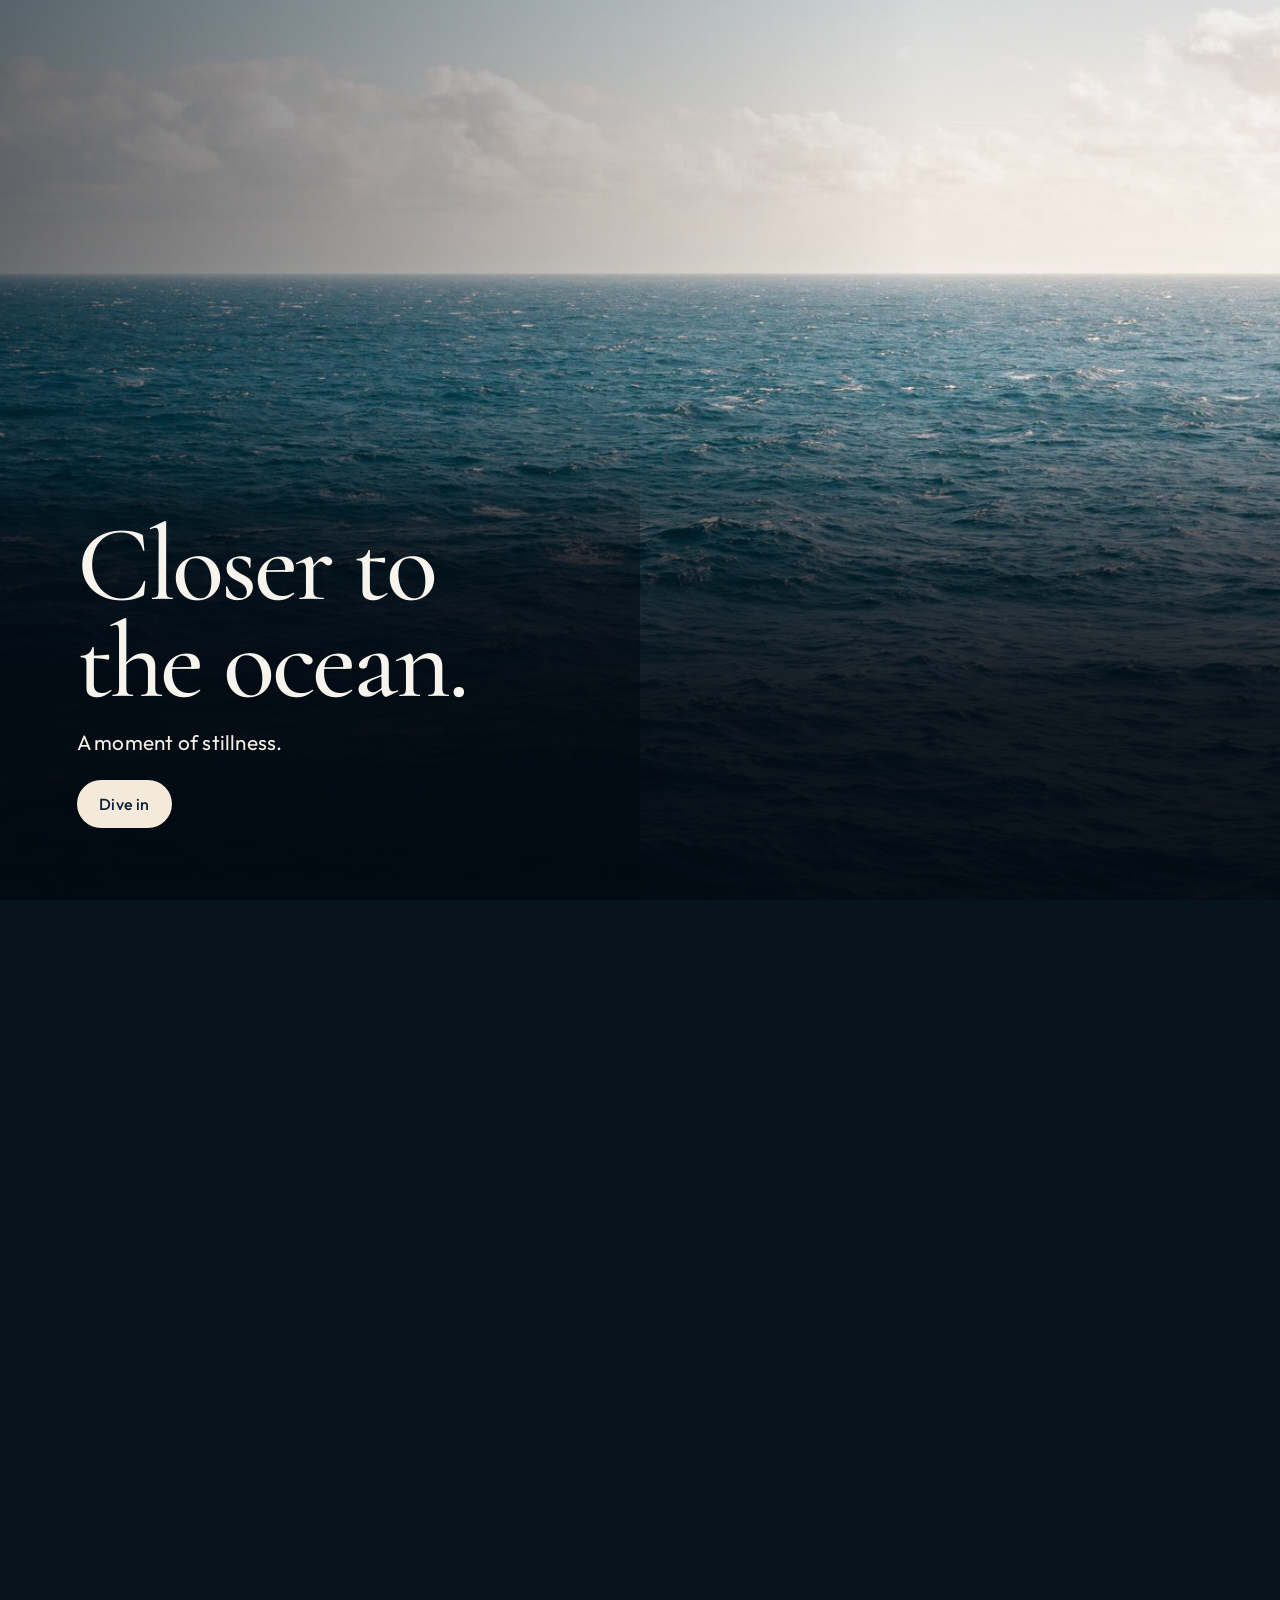
==== demo/scroll-dive/index.html @ 484bc7db "Add the scroll-to-dive technical demo. Pin a full-viewport ocean scene to a 660vh scroll and drive t" ====
<!DOCTYPE html>
<html lang="en">
<head>
  <meta charset="utf-8">
  <meta name="viewport" content="width=device-width, initial-scale=1">
  <title>Closer to the ocean.</title>
  <link rel="preload" as="image" href="assets/surface.jpg">
  <link rel="stylesheet" href="styles.css">
  <script>
    if (window.matchMedia("(prefers-reduced-motion: reduce)").matches) {
      document.documentElement.classList.add("reduced");
    }
  </script>
</head>
<body>
  <main>
    <div class="journey" id="journey">
      <div class="stage">
        <div class="bg-parallax">
          <div class="bg-scale">
            <div class="scene scene-surface"></div>
            <div class="scene scene-transition">
              <div class="ceiling"></div>
            </div>
            <div class="scene scene-deep"></div>
          </div>
        </div>

        <div class="mid-parallax">
          <div class="beams" aria-hidden="true">
            <span></span><span></span><span></span><span></span><span></span>
          </div>
          <div class="motes" aria-hidden="true">
            <span></span><span></span><span></span><span></span>
            <span class="bubble"></span><span></span><span class="bubble"></span><span></span>
            <span></span><span class="bubble"></span><span></span><span></span>
          </div>
          <div class="caustics" aria-hidden="true">
            <span></span><span></span><span></span><span></span>
            <span></span><span></span><span></span>
          </div>
        </div>

        <div class="grain" aria-hidden="true"></div>
        <div class="scrim" aria-hidden="true"></div>

        <div class="copy-parallax">
          <h1 class="title">Closer to the ocean.</h1>
          <p class="subtitle seg-sub">A moment of stillness.</p>
          <button class="btn seg-btn" id="dive-button" type="button" tabindex="-1">Dive in</button>
        </div>
      </div>
    </div>

    <div class="static-story">
      <section class="panel" id="panel-surface" aria-label="Surface">
        <div class="scene scene-surface"></div>
        <div class="grain" aria-hidden="true"></div>
        <div class="scrim" aria-hidden="true"></div>
        <div class="panel-copy">
          <h1 class="title">Closer to the ocean.</h1>
          <p class="subtitle">A moment of stillness.</p>
          <a class="btn" href="#panel-deep">Dive in</a>
        </div>
      </section>

      <section class="panel" id="panel-transition" aria-label="Through the surface">
        <div class="scene scene-transition">
          <div class="ceiling"></div>
        </div>
        <div class="beams" aria-hidden="true">
          <span></span><span></span><span></span><span></span><span></span>
        </div>
        <div class="grain" aria-hidden="true"></div>
        <div class="scrim" aria-hidden="true"></div>
        <div class="panel-copy">
          <p class="title">Closer to the ocean.</p>
          <p class="subtitle">A moment of stillness.</p>
          <a class="btn" href="#panel-deep">Dive in</a>
        </div>
      </section>

      <section class="panel" id="panel-deep" aria-label="Deep water">
        <div class="scene scene-deep"></div>
        <div class="caustics" aria-hidden="true">
          <span></span><span></span><span></span><span></span>
          <span></span><span></span><span></span>
        </div>
        <div class="grain" aria-hidden="true"></div>
        <div class="scrim" aria-hidden="true"></div>
        <div class="panel-copy">
          <p class="title">Closer to the ocean.</p>
          <p class="subtitle">A moment of stillness.</p>
          <a class="btn" href="#panel-deep">Dive in</a>
        </div>
      </section>
    </div>
  </main>

  <noscript>
    <style>
      .seg-sub,
      .seg-btn { opacity: 1 !important; transform: none !important; }
      .seg-btn { pointer-events: auto !important; }
    </style>
  </noscript>
  <script src="vendor/gsap.min.js" defer></script>
  <script src="vendor/ScrollTrigger.min.js" defer></script>
  <script src="main.js" defer></script>
</body>
</html>
---- demo/scroll-dive/styles.css ----
@font-face {
  font-family: "Cormorant Garamond";
  src: url("assets/cormorant-garamond-500.woff2") format("woff2");
  font-weight: 500;
  font-style: normal;
  font-display: swap;
}

@font-face {
  font-family: Outfit;
  src: url("assets/outfit-400.woff2") format("woff2");
  font-weight: 400;
  font-style: normal;
  font-display: swap;
}

@font-face {
  font-family: Outfit;
  src: url("assets/outfit-500.woff2") format("woff2");
  font-weight: 500;
  font-style: normal;
  font-display: swap;
}

:root {
  --ink: #f7f4ee;
  --ink-soft: #f3efe6;
  --deep: #07141e;
  --btn: #f3eadb;
  --btn-ink: #102033;
  color-scheme: dark;
}

*,
*::before,
*::after {
  box-sizing: border-box;
}

html,
body {
  margin: 0;
  padding: 0;
  background: var(--deep);
  color: var(--ink);
}

body {
  font-family: Outfit, Inter, "Liberation Sans", sans-serif;
  text-rendering: optimizeLegibility;
  -webkit-font-smoothing: antialiased;
}

::selection {
  background: rgba(243, 234, 219, 0.88);
  color: var(--btn-ink);
}

.journey {
  height: 660vh;
}

.stage {
  position: sticky;
  top: 0;
  height: 100vh;
  height: 100dvh;
  overflow: hidden;
  background: var(--deep);
}

.bg-parallax,
.mid-parallax,
.scene,
.beams,
.caustics,
.motes,
.grain,
.scrim,
.ceiling {
  pointer-events: none;
}

.bg-parallax {
  position: absolute;
  left: -8%;
  top: -14%;
  width: 116%;
  height: 128%;
  z-index: 0;
}

.bg-scale {
  width: 100%;
  height: 100%;
  transform-origin: 50% 42%;
}

.scene {
  position: absolute;
  inset: 0;
}

.scene-surface {
  background:
    linear-gradient(180deg, rgba(8, 16, 28, 0.08) 0%, rgba(8, 16, 28, 0) 32%, rgba(4, 12, 22, 0.18) 100%),
    url("assets/surface.jpg") center 42% / cover no-repeat;
}

.scene-transition {
  background:
    radial-gradient(ellipse 80% 26% at 50% 0%, rgba(255, 236, 206, 0.55), rgba(140, 198, 206, 0.08) 46%, transparent 68%),
    linear-gradient(180deg, #d5eef3 0%, #7eb4c4 11%, #1f6d84 30%, #0c4660 54%, #063044 76%, #041c2c 100%);
}

.ceiling {
  position: absolute;
  left: 0;
  right: 0;
  top: 0;
  height: 46%;
  background: url("assets/surface.jpg") center 36% / cover no-repeat;
  -webkit-mask-image: linear-gradient(to bottom, #000 0%, rgba(0, 0, 0, 0.72) 34%, transparent 100%);
  mask-image: linear-gradient(to bottom, #000 0%, rgba(0, 0, 0, 0.72) 34%, transparent 100%);
}

.scene-deep {
  background:
    radial-gradient(ellipse 60% 32% at 50% 0%, rgba(126, 186, 204, 0.2), transparent 68%),
    linear-gradient(180deg, #0a3144 0%, #062433 22%, #031821 55%, #020c12 100%);
}

.journey .scene-transition,
.journey .scene-deep,
.journey .beams,
.journey .caustics {
  opacity: 0;
}

.mid-parallax {
  position: absolute;
  left: 0;
  right: 0;
  top: -16%;
  height: 132%;
  z-index: 1;
}

.beams,
.caustics,
.motes {
  position: absolute;
  inset: 0;
}

.beams span {
  position: absolute;
  top: -8%;
  height: 78%;
  transform-origin: top center;
  background: linear-gradient(
    180deg,
    rgba(255, 248, 232, 0.72) 0%,
    rgba(214, 238, 236, 0.28) 38%,
    rgba(180, 220, 226, 0) 78%
  );
  mix-blend-mode: screen;
}

.beams span:nth-child(1) { left: 8%; width: 14vw; transform: rotate(-16deg); }
.beams span:nth-child(2) { left: 24%; width: 18vw; transform: rotate(-6deg); opacity: 0.85; }
.beams span:nth-child(3) { left: 42%; width: 22vw; transform: rotate(2deg); }
.beams span:nth-child(4) { left: 62%; width: 16vw; transform: rotate(10deg); opacity: 0.8; }
.beams span:nth-child(5) { left: 76%; width: 12vw; transform: rotate(18deg); }

.mote,
.motes span {
  position: absolute;
  width: 3px;
  height: 3px;
  border-radius: 50%;
  background: rgba(255, 255, 255, 0.75);
}

.motes span:nth-child(1) { left: 14%; top: 22%; }
.motes span:nth-child(2) { left: 28%; top: 46%; width: 2px; height: 2px; opacity: 0.5; }
.motes span:nth-child(3) { left: 63%; top: 30%; }
.motes span:nth-child(4) { left: 78%; top: 58%; width: 2px; height: 2px; opacity: 0.55; }
.motes span:nth-child(5) { left: 18%; top: 64%; width: 18px; height: 18px; }
.motes span:nth-child(6) { left: 48%; top: 18%; width: 2px; height: 2px; }
.motes span:nth-child(7) { left: 70%; top: 16%; width: 22px; height: 22px; }
.motes span:nth-child(8) { left: 84%; top: 40%; opacity: 0.6; }
.motes span:nth-child(9) { left: 36%; top: 72%; width: 2px; height: 2px; opacity: 0.45; }
.motes span:nth-child(10) { left: 54%; top: 52%; width: 14px; height: 14px; }
.motes span:nth-child(11) { left: 8%; top: 38%; opacity: 0.5; }
.motes span:nth-child(12) { left: 90%; top: 24%; width: 2px; height: 2px; }

.motes span.bubble {
  background: radial-gradient(circle at 32% 32%, rgba(255, 255, 255, 0.7), rgba(255, 255, 255, 0.05) 58%, transparent 70%);
  box-shadow: inset 0 0 0 1px rgba(255, 255, 255, 0.28);
}

.journey .motes {
  opacity: 0.28;
}

.caustics span {
  position: absolute;
  border-radius: 50%;
  background: radial-gradient(circle, rgba(214, 246, 255, 0.72) 0%, rgba(150, 214, 224, 0.22) 38%, transparent 70%);
  mix-blend-mode: screen;
}

.caustics span:nth-child(1) { left: 8%; top: 10%; width: 34vw; height: 22vw; }
.caustics span:nth-child(2) { left: 36%; top: 4%; width: 42vw; height: 26vw; }
.caustics span:nth-child(3) { left: 64%; top: 16%; width: 28vw; height: 18vw; }
.caustics span:nth-child(4) { left: 18%; top: 32%; width: 24vw; height: 14vw; opacity: 0.75; }
.caustics span:nth-child(5) { left: 48%; top: 28%; width: 30vw; height: 16vw; }
.caustics span:nth-child(6) { left: 6%; top: 48%; width: 18vw; height: 10vw; opacity: 0.6; }
.caustics span:nth-child(7) { left: 70%; top: 40%; width: 22vw; height: 12vw; opacity: 0.7; }

.grain {
  position: absolute;
  inset: 0;
  z-index: 2;
  opacity: 0.1;
  mix-blend-mode: overlay;
  background-image: url("assets/noise.png");
  background-size: 180px 180px;
}

.scrim {
  position: absolute;
  inset: 0;
  z-index: 3;
  background:
    linear-gradient(90deg, rgba(3, 10, 18, 0.55) 0%, rgba(3, 10, 18, 0.18) 46%, rgba(3, 10, 18, 0) 72%),
    linear-gradient(180deg, rgba(3, 10, 18, 0) 0%, rgba(3, 10, 18, 0) 42%, rgba(3, 10, 18, 0.62) 62%, rgba(3, 10, 18, 0.9) 78%, rgba(3, 10, 18, 0.96) 100%);
}

.copy-parallax,
.panel-copy {
  position: relative;
  z-index: 4;
  width: min(40rem, 100%);
  padding: 0 clamp(1.25rem, 6vw, 6.5rem);
  padding-bottom: calc(clamp(2.25rem, 8vh, 5.25rem) + env(safe-area-inset-bottom));
}

.copy-parallax {
  position: absolute;
  left: 0;
  right: 0;
  bottom: 0;
}

.copy-parallax::before {
  content: "";
  position: absolute;
  z-index: -1;
  left: 0;
  top: -3.5rem;
  bottom: 0;
  width: min(44rem, 100%);
  background: linear-gradient(180deg, rgba(3, 10, 18, 0) 0%, rgba(3, 10, 18, 0.55) 28%, rgba(3, 10, 18, 0.78) 100%);
}

.title {
  margin: 0;
  max-width: 10ch;
  font-family: "Cormorant Garamond", "Liberation Serif", Georgia, serif;
  font-weight: 500;
  font-size: clamp(3.4rem, 8.4vw, 7.25rem);
  line-height: 0.9;
  letter-spacing: -0.03em;
  color: var(--ink);
  text-wrap: balance;
}

.subtitle {
  margin: 1.05rem 0 0;
  max-width: 22rem;
  font-weight: 400;
  font-size: clamp(1.05rem, 1.7vw, 1.3rem);
  line-height: 1.45;
  letter-spacing: 0.01em;
  color: var(--ink-soft);
}

.journey .seg-sub,
.journey .seg-btn {
  opacity: 0;
  transform: translateY(40px);
}

.btn {
  appearance: none;
  display: inline-flex;
  align-items: center;
  justify-content: center;
  margin-top: 1.4rem;
  min-height: 48px;
  padding: 0.85rem 1.4rem;
  border: 0;
  border-radius: 999px;
  background: var(--btn);
  color: var(--btn-ink);
  font: 500 1rem/1 Outfit, Inter, "Liberation Sans", sans-serif;
  letter-spacing: 0.01em;
  text-decoration: none;
  cursor: pointer;
  -webkit-tap-highlight-color: transparent;
}

.journey .seg-btn {
  pointer-events: none;
}

.journey .seg-btn.is-live {
  pointer-events: auto;
}

.btn:hover {
  background: #fff6ea;
}

.btn:focus-visible {
  outline: 3px solid var(--ink);
  outline-offset: 4px;
}

.static-story {
  display: none;
}

.panel {
  position: relative;
  display: flex;
  align-items: flex-end;
  min-height: 100vh;
  min-height: 100dvh;
  overflow: hidden;
  background: var(--deep);
}

.panel .beams,
.panel .caustics {
  opacity: 1;
}

@media (prefers-reduced-motion: reduce) {
  .journey {
    display: none;
  }

  .static-story {
    display: block;
  }
}

html.reduced .journey {
  display: none;
}

html.reduced .static-story {
  display: block;
}

@media (prefers-reduced-motion: no-preference) {
  .bg-scale,
  .bg-parallax,
  .mid-parallax,
  .copy-parallax {
    will-change: transform;
  }
}

@media (max-width: 700px) {
  .title {
    font-size: clamp(3.15rem, 16vw, 4.6rem);
  }

  .beams span {
    height: 68%;
  }
}

@media (forced-colors: active) {
  .btn {
    border: 1px solid ButtonText;
  }

  .scrim {
    background: Canvas;
  }
}
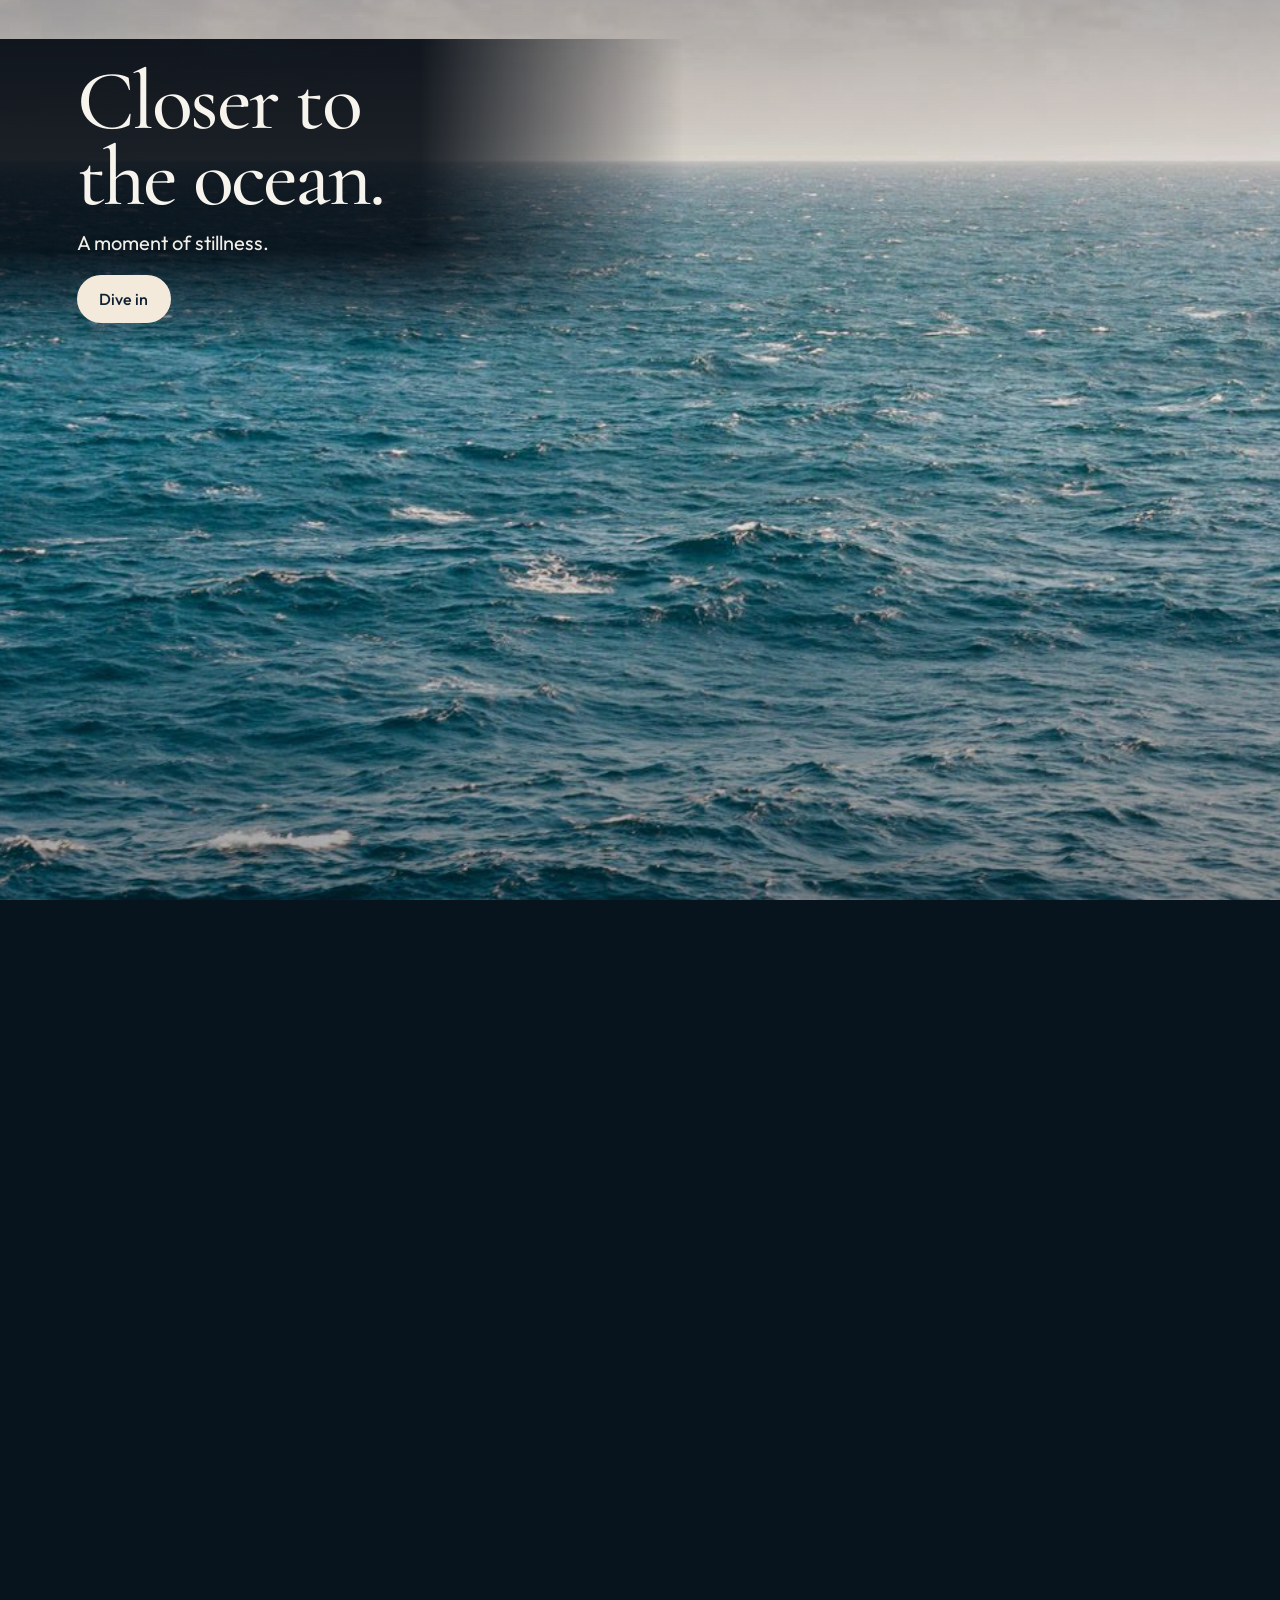
==== commit c6d66c0b: "Make the scroll-dive motion readable on every screen. Raise parallax so the text travels 15.2vh per " ====
--- a/demo/scroll-dive/index.html
+++ b/demo/scroll-dive/index.html
@@ -5,6 +5,8 @@
   <meta name="viewport" content="width=device-width, initial-scale=1">
   <title>Closer to the ocean.</title>
   <link rel="preload" as="image" href="assets/surface.jpg">
+  <link rel="preload" as="image" href="assets/transition.jpg">
+  <link rel="preload" as="image" href="assets/deep.jpg">
   <link rel="stylesheet" href="styles.css">
   <script>
     if (window.matchMedia("(prefers-reduced-motion: reduce)").matches) {
@@ -18,26 +20,27 @@
       <div class="stage">
         <div class="bg-parallax">
           <div class="bg-scale">
-            <div class="scene scene-surface"></div>
-            <div class="scene scene-transition">
-              <div class="ceiling"></div>
+            <div class="scene scene-surface">
+              <div class="breathe" aria-hidden="true"></div>
+              <div class="shimmer" aria-hidden="true"></div>
             </div>
+            <div class="scene scene-transition"></div>
             <div class="scene scene-deep"></div>
           </div>
         </div>
 
         <div class="mid-parallax">
           <div class="beams" aria-hidden="true">
-            <span></span><span></span><span></span><span></span><span></span>
+            <span style="--tilt:-18deg"><i></i></span>
+            <span style="--tilt:-8deg"><i></i></span>
+            <span style="--tilt:2deg"><i></i></span>
+            <span style="--tilt:11deg"><i></i></span>
+            <span style="--tilt:18deg"><i></i></span>
           </div>
-          <div class="motes" aria-hidden="true">
-            <span></span><span></span><span></span><span></span>
-            <span class="bubble"></span><span></span><span class="bubble"></span><span></span>
-            <span></span><span class="bubble"></span><span></span><span></span>
-          </div>
+          <div class="particles" data-count="48" aria-hidden="true"></div>
           <div class="caustics" aria-hidden="true">
-            <span></span><span></span><span></span><span></span>
-            <span></span><span></span><span></span>
+            <div class="caustic-mesh"></div>
+            <div class="caustic-mesh mesh-b"></div>
           </div>
         </div>
 
@@ -65,11 +68,13 @@
       </section>
 
       <section class="panel" id="panel-transition" aria-label="Through the surface">
-        <div class="scene scene-transition">
-          <div class="ceiling"></div>
-        </div>
+        <div class="scene scene-transition"></div>
         <div class="beams" aria-hidden="true">
-          <span></span><span></span><span></span><span></span><span></span>
+          <span style="--tilt:-18deg"><i></i></span>
+          <span style="--tilt:-8deg"><i></i></span>
+          <span style="--tilt:2deg"><i></i></span>
+          <span style="--tilt:11deg"><i></i></span>
+          <span style="--tilt:18deg"><i></i></span>
         </div>
         <div class="grain" aria-hidden="true"></div>
         <div class="scrim" aria-hidden="true"></div>
@@ -82,9 +87,10 @@
 
       <section class="panel" id="panel-deep" aria-label="Deep water">
         <div class="scene scene-deep"></div>
+        <div class="particles" data-count="48" aria-hidden="true"></div>
         <div class="caustics" aria-hidden="true">
-          <span></span><span></span><span></span><span></span>
-          <span></span><span></span><span></span>
+          <div class="caustic-mesh"></div>
+          <div class="caustic-mesh mesh-b"></div>
         </div>
         <div class="grain" aria-hidden="true"></div>
         <div class="scrim" aria-hidden="true"></div>
--- a/demo/scroll-dive/styles.css
+++ b/demo/scroll-dive/styles.css
@@ -57,14 +57,13 @@
 }
 
 .journey {
-  height: 660vh;
+  height: 500vh;
 }
 
 .stage {
   position: sticky;
   top: 0;
   height: 100vh;
-  height: 100dvh;
   overflow: hidden;
   background: var(--deep);
 }
@@ -74,150 +73,166 @@
 .scene,
 .beams,
 .caustics,
-.motes,
+.particles,
 .grain,
 .scrim,
-.ceiling {
+.breathe,
+.shimmer {
   pointer-events: none;
 }
 
 .bg-parallax {
   position: absolute;
-  left: -8%;
-  top: -14%;
-  width: 116%;
-  height: 128%;
+  left: -14%;
+  top: -48%;
+  width: 128%;
+  height: 190%;
   z-index: 0;
 }
 
 .bg-scale {
   width: 100%;
   height: 100%;
-  transform-origin: 50% 42%;
+  transform-origin: 50% 46%;
 }
 
 .scene {
   position: absolute;
   inset: 0;
+  background-position: center;
+  background-size: cover;
+  background-repeat: no-repeat;
 }
 
 .scene-surface {
-  background:
-    linear-gradient(180deg, rgba(8, 16, 28, 0.08) 0%, rgba(8, 16, 28, 0) 32%, rgba(4, 12, 22, 0.18) 100%),
-    url("assets/surface.jpg") center 42% / cover no-repeat;
+  background-image:
+    linear-gradient(180deg, rgba(12, 18, 32, 0.12), rgba(12, 18, 32, 0) 30%, rgba(4, 16, 28, 0.18)),
+    url("assets/surface.jpg");
+  background-position: center 40%;
+}
+
+.breathe,
+.shimmer {
+  position: absolute;
+}
+
+.breathe {
+  inset: 0;
+  background: radial-gradient(ellipse 55% 42% at 68% 36%, rgba(255, 214, 150, 0.95), rgba(255, 170, 90, 0.28) 42%, transparent 70%);
+  mix-blend-mode: soft-light;
+  opacity: 0.2;
+}
+
+.shimmer {
+  top: 52%;
+  left: -35%;
+  width: 38%;
+  height: 24%;
+  background: linear-gradient(100deg, transparent 0%, rgba(255, 248, 230, 0.15) 35%, rgba(255, 255, 255, 0.75) 50%, rgba(255, 236, 200, 0.2) 65%, transparent 100%);
+  mix-blend-mode: screen;
+  opacity: 0.35;
 }
 
 .scene-transition {
-  background:
-    radial-gradient(ellipse 80% 26% at 50% 0%, rgba(255, 236, 206, 0.55), rgba(140, 198, 206, 0.08) 46%, transparent 68%),
-    linear-gradient(180deg, #d5eef3 0%, #7eb4c4 11%, #1f6d84 30%, #0c4660 54%, #063044 76%, #041c2c 100%);
-}
-
-.ceiling {
-  position: absolute;
-  left: 0;
-  right: 0;
-  top: 0;
-  height: 46%;
-  background: url("assets/surface.jpg") center 36% / cover no-repeat;
-  -webkit-mask-image: linear-gradient(to bottom, #000 0%, rgba(0, 0, 0, 0.72) 34%, transparent 100%);
-  mask-image: linear-gradient(to bottom, #000 0%, rgba(0, 0, 0, 0.72) 34%, transparent 100%);
+  background-image:
+    linear-gradient(180deg, rgba(255, 244, 220, 0.12), rgba(3, 24, 36, 0.28)),
+    url("assets/transition.jpg");
+  background-position: center 28%;
 }
 
 .scene-deep {
-  background:
-    radial-gradient(ellipse 60% 32% at 50% 0%, rgba(126, 186, 204, 0.2), transparent 68%),
-    linear-gradient(180deg, #0a3144 0%, #062433 22%, #031821 55%, #020c12 100%);
+  background-image:
+    linear-gradient(180deg, rgba(2, 16, 28, 0.18), rgba(1, 8, 16, 0.42)),
+    url("assets/deep.jpg");
+  background-position: center 40%;
 }
 
 .journey .scene-transition,
 .journey .scene-deep,
 .journey .beams,
+.journey .particles,
 .journey .caustics {
   opacity: 0;
 }
 
 .mid-parallax {
   position: absolute;
-  left: 0;
-  right: 0;
-  top: -16%;
-  height: 132%;
+  left: -6%;
+  top: -70vh;
+  width: 112%;
+  height: 240vh;
   z-index: 1;
 }
 
 .beams,
-.caustics,
-.motes {
+.particles,
+.caustics {
   position: absolute;
   inset: 0;
 }
 
 .beams span {
   position: absolute;
-  top: -8%;
+  top: 18%;
   height: 78%;
+  transform: rotate(var(--tilt));
+  transform-origin: top center;
+}
+
+.beams i {
+  display: block;
+  width: 100%;
+  height: 100%;
   transform-origin: top center;
   background: linear-gradient(
     180deg,
-    rgba(255, 248, 232, 0.72) 0%,
-    rgba(214, 238, 236, 0.28) 38%,
-    rgba(180, 220, 226, 0) 78%
+    rgba(255, 250, 236, 0.92) 0%,
+    rgba(214, 240, 236, 0.38) 42%,
+    rgba(170, 220, 230, 0) 78%
   );
   mix-blend-mode: screen;
 }
 
-.beams span:nth-child(1) { left: 8%; width: 14vw; transform: rotate(-16deg); }
-.beams span:nth-child(2) { left: 24%; width: 18vw; transform: rotate(-6deg); opacity: 0.85; }
-.beams span:nth-child(3) { left: 42%; width: 22vw; transform: rotate(2deg); }
-.beams span:nth-child(4) { left: 62%; width: 16vw; transform: rotate(10deg); opacity: 0.8; }
-.beams span:nth-child(5) { left: 76%; width: 12vw; transform: rotate(18deg); }
-
-.mote,
-.motes span {
-  position: absolute;
-  width: 3px;
-  height: 3px;
+.beams span:nth-child(1) { left: 8%; width: 14vw; }
+.beams span:nth-child(2) { left: 24%; width: 18vw; }
+.beams span:nth-child(3) { left: 42%; width: 20vw; }
+.beams span:nth-child(4) { left: 60%; width: 16vw; }
+.beams span:nth-child(5) { left: 76%; width: 13vw; }
+
+.particles {
+  overflow: hidden;
+}
+
+.particles span {
+  position: absolute;
   border-radius: 50%;
-  background: rgba(255, 255, 255, 0.75);
-}
-
-.motes span:nth-child(1) { left: 14%; top: 22%; }
-.motes span:nth-child(2) { left: 28%; top: 46%; width: 2px; height: 2px; opacity: 0.5; }
-.motes span:nth-child(3) { left: 63%; top: 30%; }
-.motes span:nth-child(4) { left: 78%; top: 58%; width: 2px; height: 2px; opacity: 0.55; }
-.motes span:nth-child(5) { left: 18%; top: 64%; width: 18px; height: 18px; }
-.motes span:nth-child(6) { left: 48%; top: 18%; width: 2px; height: 2px; }
-.motes span:nth-child(7) { left: 70%; top: 16%; width: 22px; height: 22px; }
-.motes span:nth-child(8) { left: 84%; top: 40%; opacity: 0.6; }
-.motes span:nth-child(9) { left: 36%; top: 72%; width: 2px; height: 2px; opacity: 0.45; }
-.motes span:nth-child(10) { left: 54%; top: 52%; width: 14px; height: 14px; }
-.motes span:nth-child(11) { left: 8%; top: 38%; opacity: 0.5; }
-.motes span:nth-child(12) { left: 90%; top: 24%; width: 2px; height: 2px; }
-
-.motes span.bubble {
-  background: radial-gradient(circle at 32% 32%, rgba(255, 255, 255, 0.7), rgba(255, 255, 255, 0.05) 58%, transparent 70%);
-  box-shadow: inset 0 0 0 1px rgba(255, 255, 255, 0.28);
-}
-
-.journey .motes {
-  opacity: 0.28;
-}
-
-.caustics span {
-  position: absolute;
-  border-radius: 50%;
-  background: radial-gradient(circle, rgba(214, 246, 255, 0.72) 0%, rgba(150, 214, 224, 0.22) 38%, transparent 70%);
+  background: rgba(232, 248, 255, 0.95);
+  box-shadow: 0 0 6px rgba(210, 240, 255, 0.45);
+}
+
+.caustic-mesh {
+  position: absolute;
+  left: -25%;
+  top: -15%;
+  width: 160%;
+  height: 150%;
+  background-image:
+    radial-gradient(ellipse 14px 9px at 18% 22%, rgba(230, 250, 255, 0.95), transparent 70%),
+    radial-gradient(ellipse 10px 16px at 62% 38%, rgba(190, 235, 255, 0.8), transparent 72%),
+    radial-gradient(ellipse 18px 11px at 40% 70%, rgba(210, 245, 255, 0.7), transparent 70%),
+    radial-gradient(ellipse 9px 9px at 82% 18%, rgba(255, 255, 255, 0.85), transparent 70%),
+    radial-gradient(ellipse 12px 18px at 28% 84%, rgba(180, 225, 245, 0.75), transparent 72%),
+    radial-gradient(ellipse 16px 8px at 74% 62%, rgba(220, 248, 255, 0.8), transparent 70%);
+  background-size: 260px 180px;
   mix-blend-mode: screen;
-}
-
-.caustics span:nth-child(1) { left: 8%; top: 10%; width: 34vw; height: 22vw; }
-.caustics span:nth-child(2) { left: 36%; top: 4%; width: 42vw; height: 26vw; }
-.caustics span:nth-child(3) { left: 64%; top: 16%; width: 28vw; height: 18vw; }
-.caustics span:nth-child(4) { left: 18%; top: 32%; width: 24vw; height: 14vw; opacity: 0.75; }
-.caustics span:nth-child(5) { left: 48%; top: 28%; width: 30vw; height: 16vw; }
-.caustics span:nth-child(6) { left: 6%; top: 48%; width: 18vw; height: 10vw; opacity: 0.6; }
-.caustics span:nth-child(7) { left: 70%; top: 40%; width: 22vw; height: 12vw; opacity: 0.7; }
+  opacity: 0.9;
+}
+
+.mesh-b {
+  opacity: 0.55;
+  background-position: 90px 50px;
+  background-size: 220px 200px;
+}
 
 .grain {
   position: absolute;
@@ -234,8 +249,7 @@
   inset: 0;
   z-index: 3;
   background:
-    linear-gradient(90deg, rgba(3, 10, 18, 0.55) 0%, rgba(3, 10, 18, 0.18) 46%, rgba(3, 10, 18, 0) 72%),
-    linear-gradient(180deg, rgba(3, 10, 18, 0) 0%, rgba(3, 10, 18, 0) 42%, rgba(3, 10, 18, 0.62) 62%, rgba(3, 10, 18, 0.9) 78%, rgba(3, 10, 18, 0.96) 100%);
+    linear-gradient(180deg, rgba(3, 10, 18, 0.28) 0%, rgba(3, 10, 18, 0.05) 22%, rgba(3, 10, 18, 0) 48%, rgba(3, 10, 18, 0.28) 100%);
 }
 
 .copy-parallax,
@@ -244,25 +258,30 @@
   z-index: 4;
   width: min(40rem, 100%);
   padding: 0 clamp(1.25rem, 6vw, 6.5rem);
-  padding-bottom: calc(clamp(2.25rem, 8vh, 5.25rem) + env(safe-area-inset-bottom));
 }
 
 .copy-parallax {
   position: absolute;
   left: 0;
   right: 0;
-  bottom: 0;
+  top: 7vh;
+}
+
+.panel-copy {
+  padding-bottom: calc(clamp(2.25rem, 8vh, 5.25rem) + env(safe-area-inset-bottom));
 }
 
 .copy-parallax::before {
   content: "";
   position: absolute;
   z-index: -1;
-  left: 0;
-  top: -3.5rem;
-  bottom: 0;
-  width: min(44rem, 100%);
-  background: linear-gradient(180deg, rgba(3, 10, 18, 0) 0%, rgba(3, 10, 18, 0.55) 28%, rgba(3, 10, 18, 0.78) 100%);
+  left: -0.5rem;
+  top: -1.5rem;
+  bottom: -1.75rem;
+  width: min(48rem, 108%);
+  background: linear-gradient(180deg, rgba(3, 10, 18, 0.92) 0%, rgba(3, 10, 18, 0.86) 68%, rgba(3, 10, 18, 0) 100%);
+  -webkit-mask-image: linear-gradient(90deg, #000 0%, #000 62%, transparent 100%);
+  mask-image: linear-gradient(90deg, #000 0%, #000 62%, transparent 100%);
 }
 
 .title {
@@ -270,7 +289,7 @@
   max-width: 10ch;
   font-family: "Cormorant Garamond", "Liberation Serif", Georgia, serif;
   font-weight: 500;
-  font-size: clamp(3.4rem, 8.4vw, 7.25rem);
+  font-size: clamp(3.05rem, 6.6vw, 5.6rem);
   line-height: 0.9;
   letter-spacing: -0.03em;
   color: var(--ink);
@@ -278,12 +297,11 @@
 }
 
 .subtitle {
-  margin: 1.05rem 0 0;
+  margin: 0.85rem 0 0;
   max-width: 22rem;
   font-weight: 400;
-  font-size: clamp(1.05rem, 1.7vw, 1.3rem);
-  line-height: 1.45;
-  letter-spacing: 0.01em;
+  font-size: clamp(1.05rem, 1.7vw, 1.25rem);
+  line-height: 1.4;
   color: var(--ink-soft);
 }
 
@@ -298,7 +316,7 @@
   display: inline-flex;
   align-items: center;
   justify-content: center;
-  margin-top: 1.4rem;
+  margin-top: 1.15rem;
   min-height: 48px;
   padding: 0.85rem 1.4rem;
   border: 0;
@@ -306,7 +324,6 @@
   background: var(--btn);
   color: var(--btn-ink);
   font: 500 1rem/1 Outfit, Inter, "Liberation Sans", sans-serif;
-  letter-spacing: 0.01em;
   text-decoration: none;
   cursor: pointer;
   -webkit-tap-highlight-color: transparent;
@@ -338,14 +355,77 @@
   display: flex;
   align-items: flex-end;
   min-height: 100vh;
-  min-height: 100dvh;
   overflow: hidden;
   background: var(--deep);
 }
 
 .panel .beams,
+.panel .particles,
 .panel .caustics {
   opacity: 1;
+}
+
+.journey .breathe {
+  animation: surface-breathe 10s ease-in-out infinite;
+}
+
+.journey .shimmer {
+  animation: surface-shimmer 11s ease-in-out infinite;
+}
+
+.journey .beams i {
+  animation: beam-sway 8s ease-in-out infinite;
+}
+
+.journey .beams span:nth-child(1) i { animation-delay: -0.6s; }
+.journey .beams span:nth-child(2) i { animation-delay: -2.4s; }
+.journey .beams span:nth-child(3) i { animation-delay: -4.1s; }
+.journey .beams span:nth-child(4) i { animation-delay: -5.5s; }
+.journey .beams span:nth-child(5) i { animation-delay: -1.8s; }
+
+.journey .particles span {
+  animation-name: particle-rise;
+  animation-timing-function: linear;
+  animation-iteration-count: infinite;
+}
+
+.journey .caustic-mesh {
+  animation: caustic-slide 9s ease-in-out infinite alternate;
+}
+
+.journey .mesh-b {
+  animation-duration: 7.5s;
+  animation-direction: alternate-reverse;
+}
+
+@keyframes surface-breathe {
+  0%,
+  100% { opacity: 0.18; }
+  50% { opacity: 0.82; }
+}
+
+@keyframes surface-shimmer {
+  0% { transform: translate3d(0, 0, 0); opacity: 0.2; }
+  45% { opacity: 0.7; }
+  100% { transform: translate3d(320%, 4vh, 0); opacity: 0.15; }
+}
+
+@keyframes beam-sway {
+  0%,
+  100% { transform: rotate(-7deg); opacity: 0.42; }
+  50% { transform: rotate(7deg); opacity: 1; }
+}
+
+@keyframes particle-rise {
+  0% { transform: translate3d(0, 18vh, 0); opacity: 0; }
+  14% { opacity: 1; }
+  86% { opacity: 0.8; }
+  100% { transform: translate3d(var(--dx), -105vh, 0); opacity: 0; }
+}
+
+@keyframes caustic-slide {
+  from { transform: translate3d(0, 0, 0); }
+  to { transform: translate3d(-14%, 9%, 0); }
 }
 
 @media (prefers-reduced-motion: reduce) {
@@ -377,11 +457,11 @@
 
 @media (max-width: 700px) {
   .title {
-    font-size: clamp(3.15rem, 16vw, 4.6rem);
-  }
-
-  .beams span {
-    height: 68%;
+    font-size: clamp(2.7rem, 12vw, 4rem);
+  }
+
+  .copy-parallax {
+    top: 5vh;
   }
 }
 
@@ -389,8 +469,4 @@
   .btn {
     border: 1px solid ButtonText;
   }
-
-  .scrim {
-    background: Canvas;
-  }
-}
+}
